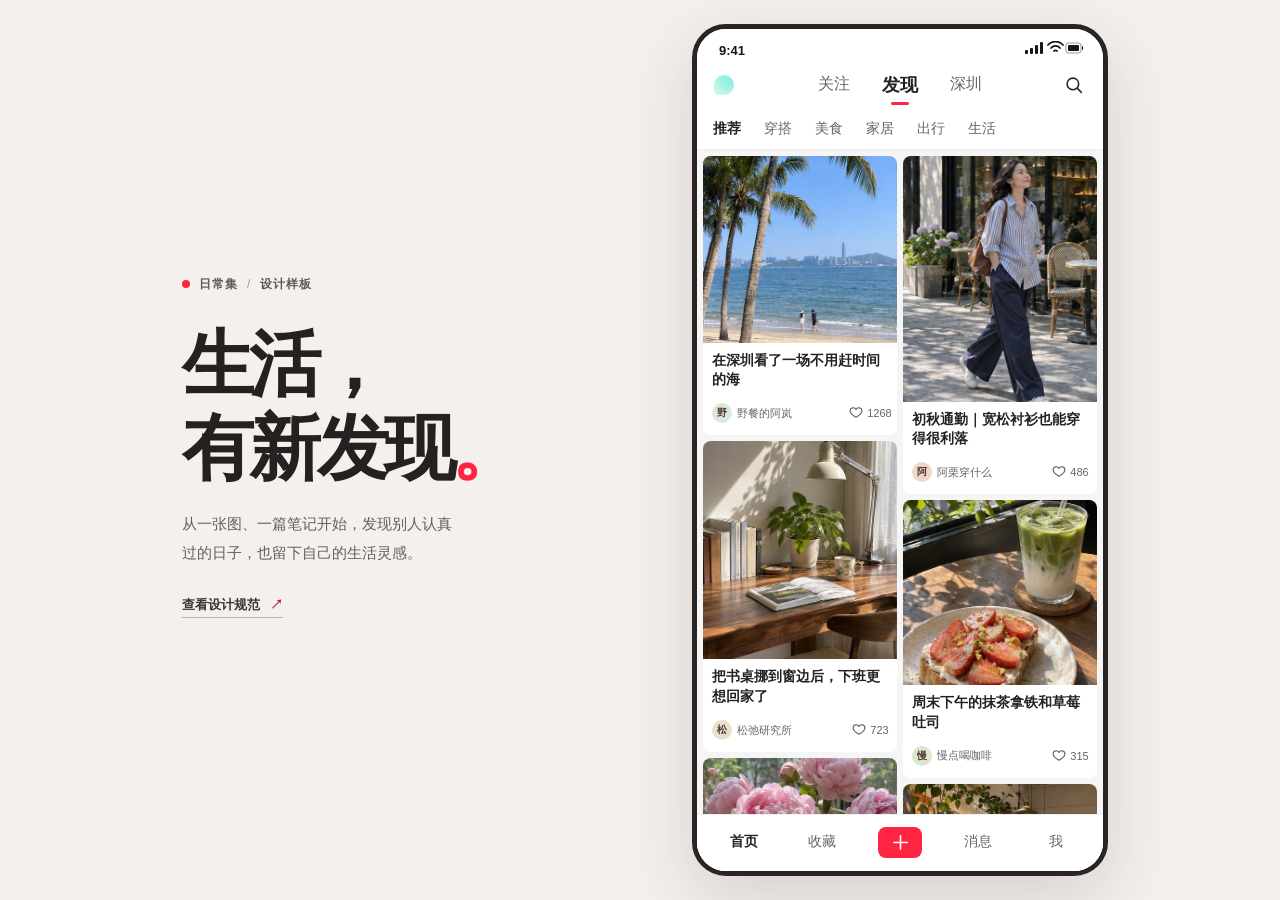
==== index.html @ 27259f46 "Initial commit: xhs mobile mock" ====
<!doctype html>
<html lang="zh-CN">
<head>
  <meta charset="utf-8">
  <meta name="viewport" content="width=device-width,initial-scale=1,viewport-fit=cover">
  <meta name="theme-color" content="#ffffff">
  <meta name="description" content="日常集：生活方式社区移动端设计样板">
  <title>日常集 · 发现</title>
  <link rel="stylesheet" href="style.css">
  <link rel="stylesheet" href="coat-reply.css">
  <script defer src="assets/note-images.js"></script>
  <script defer src="outfit-search.js"></script>
  <script defer src="coat-reply.js"></script>
  <script defer src="app.js"></script>
</head>
<body>
  <div class="stage">
    <aside class="intro" aria-label="设计样板说明">
      <div class="eyebrow"><span></span> 日常集 <b> / </b> 设计样板</div>
      <h1>生活，<br>有新发现<span>。</span></h1>
      <p>从一张图、一篇笔记开始，发现别人认真过的日子，也留下自己的生活灵感。</p>
      <a class="guide" href="design.md">查看设计规范 <span aria-hidden="true">↗</span></a>
    </aside>
    <main class="phone" aria-label="日常集移动端原型">
      <div class="app">
        <div class="status" aria-hidden="true">
          <span>9:41</span>
          <div><svg viewBox="0 0 58 14" width="58" height="14" fill="currentColor"><rect x="0" y="9" width="3" height="4" rx="1"/><rect x="5" y="7" width="3" height="6" rx="1"/><rect x="10" y="4" width="3" height="9" rx="1"/><rect x="15" y="1" width="3" height="12" rx="1"/><path d="M23 4a10 10 0 0 1 15 0m-12 3a6 6 0 0 1 9 0m-6 3a2 2 0 0 1 3 0" fill="none" stroke="currentColor" stroke-width="1.8" stroke-linecap="round"/><rect x="41" y="2" width="15" height="10" rx="2.5" fill="none" stroke="currentColor" opacity=".45"/><rect x="43" y="4" width="11" height="6" rx="1"/><rect x="57" y="5" width="1" height="4" rx=".5"/></svg></div>
        </div>
        <header class="top" id="top"></header>
        <div class="scroll" id="scroll" tabindex="-1">
          <section id="content" aria-label="笔记列表"></section>
        </div>
        <nav class="bottom" id="bottom" aria-label="底部导航"></nav>
        <div class="toast" role="status" id="toast" hidden></div>
      </div>
      <dialog class="full-sheet" id="sheet" aria-labelledby="sheetTitle">
        <div class="sheet-head">
          <button class="icon-btn" data-act="close" aria-label="返回" id="closeSheet"></button>
          <strong id="sheetTitle"></strong>
          <span></span>
        </div>
        <div id="sheetBody" class="sheet-body"></div>
        <div class="toast sheet-toast" id="sheetToast" role="status" hidden></div>
      </dialog>
      <dialog class="image-menu" id="imageMenu" aria-label="图片操作">
        <button class="image-menu-handle" id="closeImageMenu" type="button" aria-label="关闭图片操作" autofocus></button>
        <div class="image-menu-actions" id="imageMenuActions">
          <div class="image-menu-tiles">
            <a id="saveImage" data-icon="download" download>保存</a>
            <button type="button" data-image-action="dislike" data-icon="dislike">不喜欢</button>
            <button type="button" data-image-action="report" data-icon="warning">举报</button>
          </div>
          <button type="button" class="image-menu-row" id="watchLater" data-image-action="later" data-icon="bookmark"><span>稍后再看</span></button>
          <button type="button" class="image-menu-row" data-image-action="search" data-icon="scan">搜图中内容</button>
        </div>
        <section class="image-report" id="imageReport" aria-labelledby="imageReportTitle" hidden>
          <button class="icon-btn" type="button" id="backToImageActions" data-image-action="back" data-icon="back" aria-label="返回图片操作"></button>
          <h2 id="imageReportTitle">选择举报原因</h2>
          <p>仅在此浏览器记录</p>
          <button type="button" data-image-action="record-report">不适宜内容</button>
          <button type="button" data-image-action="record-report">广告或垃圾信息</button>
          <button type="button" data-image-action="record-report">其他</button>
        </section>
      </dialog>
      <dialog class="diandian" id="diandian" aria-labelledby="diandianTitle">
        <header class="diandian-head">
          <button class="icon-btn" type="button" data-chat="close" data-icon="close" aria-label="关闭点点" autofocus></button>
          <h1 id="diandianTitle"><span class="diandian-mark" aria-hidden="true"></span>点点</h1>
          <button class="icon-btn" type="button" data-chat="more" data-icon="more" aria-label="更多选项" aria-controls="chatOptions" aria-expanded="false"></button>
          <div class="chat-options" id="chatOptions" hidden>
            <button type="button" data-chat="reset">开启新对话</button>
          </div>
        </header>
        <div class="chat-log" id="chatLog" role="log" aria-label="对话消息"></div>
        <section class="chat-note-picker" id="chatNotePicker" aria-labelledby="chatNoteTitle" hidden>
          <div class="chat-note-head">
            <h2 id="chatNoteTitle">添加笔记</h2>
            <button class="icon-btn" type="button" data-chat="notes" data-icon="close" aria-label="关闭笔记列表"></button>
          </div>
          <div class="chat-note-list" id="chatNoteList"></div>
        </section>
        <footer class="chat-footer">
          <div class="outfit-entry" id="outfitEntry" hidden>
            <p>选一张你想搭配的单品图</p>
            <button type="button" data-chat="outfit-upload">上传图片</button>
            <button type="button" data-chat="outfit-sample">试用红色棒球帽</button>
          </div>
          <div class="outfit-suggestions" id="outfitSuggestions" aria-label="穿搭提问建议" hidden></div>
          <button class="chat-prompt" type="button" data-chat="prompt" aria-expanded="false" aria-controls="outfitEntry">穿搭灵感</button>
          <form class="chat-composer" id="chatComposer">
            <ul class="chat-attachments" id="chatAttachments" aria-label="待发送附件" hidden></ul>
            <div class="chat-input-row">
              <span class="chat-input-icon" data-icon="message" aria-hidden="true"></span>
              <input type="text" id="chatText" aria-label="消息" placeholder="发消息…" maxlength="2000" autocomplete="off" enterkeyhint="send">
              <input type="file" id="chatImages" accept="image/*" multiple hidden>
              <button class="icon-btn" type="button" data-chat="images" data-icon="camera" aria-label="上传图片"></button>
              <button class="icon-btn" type="button" data-chat="notes" data-icon="addCircle" aria-label="添加笔记" aria-controls="chatNotePicker" aria-expanded="false"></button>
              <button class="icon-btn chat-send" id="chatSend" type="submit" data-icon="send" aria-label="发送消息" hidden></button>
            </div>
          </form>
          <p class="chat-status" id="chatStatus" role="status">本地原型</p>
        </footer>
      </dialog>
      <dialog class="full-sheet" id="outfitDetail" aria-labelledby="outfitDetailTitle">
        <div class="sheet-head">
          <button class="icon-btn" id="closeOutfitDetail" type="button" aria-label="返回点点" autofocus></button>
          <strong id="outfitDetailTitle">笔记详情</strong>
          <span></span>
        </div>
        <div id="outfitDetailBody" class="sheet-body"></div>
        <div class="toast sheet-toast" id="outfitDetailToast" role="status" hidden></div>
      </dialog>
    </main>
  </div>
</body>
</html>
---- style.css ----
:root{
  --brand:#ff2442;--brand-ink:#b91736;--ink:#232326;--muted:#64646d;--line:#eeeeef;
  --canvas:#f5f5f6;--surface:#fff;--soft:#fff0f2;--gap:6px;--card-radius:8px;
  --font:-apple-system,BlinkMacSystemFont,"PingFang SC","Microsoft YaHei","Noto Sans CJK SC",sans-serif;
}
*{box-sizing:border-box}body{margin:0;font-family:var(--font);color:var(--ink);background:#f4f0ee}
button,input,textarea{font:inherit}button{border:0;background:none;color:inherit;cursor:pointer;padding:0}
button:focus-visible,a:focus-visible,input:focus-visible,textarea:focus-visible{outline:2px solid var(--brand-ink);outline-offset:2px}
button:active{opacity:.76}[hidden]{display:none!important}.icon{width:22px;height:22px;flex:none;display:block}
.stage{min-height:100dvh;max-width:1020px;margin:auto;padding:24px 42px;display:grid;grid-template-columns:1fr 416px;gap:80px;align-items:center;justify-content:center}
.intro{padding:18px 0 28px 10px}.eyebrow{display:flex;align-items:center;gap:9px;font-size:12px;font-weight:650;color:#605956;letter-spacing:.08em}
.eyebrow span{width:8px;height:8px;border-radius:50%;background:var(--brand)}.eyebrow b{font-weight:400;color:#a39a95}
.intro h1{font-size:clamp(43px,5.6vw,72px);font-weight:750;letter-spacing:-.065em;line-height:1.17;margin:30px 0 20px;color:#262120}
.intro h1 span{color:var(--brand)}.intro p{font-size:15px;line-height:1.9;max-width:270px;color:#685e5a;margin:0 0 28px}
.guide{font-size:13px;color:#3f3632;font-weight:650;text-decoration:none;border-bottom:1px solid #bdb2ac;padding:0 0 5px}
.guide span{margin-left:6px;color:var(--brand-ink)}
.phone{width:100%;max-width:416px;min-width:0;position:relative;background:white;border:5px solid #2a2525;border-radius:34px;overflow:hidden;box-shadow:0 22px 70px #3e242228}
.app{display:flex;flex-direction:column;height:min(850px,calc(100dvh - 58px));min-height:480px;position:relative;background:var(--surface);overflow:hidden}
.status{height:31px;display:flex;align-items:end;justify-content:space-between;padding:0 20px 2px 22px;font-size:13px;font-weight:700;flex:none;color:#171719}
.top{background:var(--surface);flex:none;border-bottom:1px solid var(--line);z-index:2}
.topline{height:49px;display:grid;grid-template-columns:46px 1fr 46px;align-items:center;padding:0 5px}
.icon-btn{display:grid;place-items:center;width:44px;height:44px;border-radius:8px}
.channels{display:flex;align-items:stretch;justify-content:center;gap:22px;height:100%;white-space:nowrap}
.channel{position:relative;color:var(--muted);font-size:16px;font-weight:500;min-width:44px}
.channel[aria-pressed="true"]{font-size:18px;font-weight:740;color:var(--ink)}
.channel[aria-pressed="true"]:after{content:"";position:absolute;bottom:4px;height:3px;border-radius:3px;width:18px;left:50%;translate:-50% 0;background:var(--brand)}
.categories{display:flex;align-items:stretch;height:40px;gap:19px;padding:0 14px;overflow:auto;scrollbar-width:none;white-space:nowrap}
.categories::-webkit-scrollbar{display:none}.category{font-size:14px;color:var(--muted);flex:none;padding:0 2px}
.category[aria-pressed="true"]{color:var(--ink);font-weight:740}
.view-title{font-size:17px;margin:0;text-align:center;font-weight:700}
.scroll{flex:1;min-height:0;overflow-y:auto;overscroll-behavior:contain;scrollbar-width:none;background:var(--canvas)}
.scroll::-webkit-scrollbar{display:none}
.feed{display:grid;grid-template-columns:minmax(0,1fr) minmax(0,1fr);gap:var(--gap);padding:var(--gap);align-items:start}
.feed-col{display:grid;gap:var(--gap);min-width:0}
.card{background:var(--surface);border-radius:var(--card-radius);overflow:hidden;min-width:0}
.card-open{display:block;width:100%;text-align:left}.card-open:focus-visible{outline-offset:-2px}
.photo{position:relative;overflow:hidden;background:#e5ded5;aspect-ratio:var(--ratio,.88)}
.photo:before{content:"";display:block;position:absolute;left:50%;top:50%;width:100%;height:auto;aspect-ratio:var(--tile-ratio,.66667);transform:translate(-50%,-50%);background-image:url("assets/covers.jpg");background-size:300% 200%;background-position:var(--x) var(--y);background-repeat:no-repeat}
.photo.tall:before{width:auto;height:100%}
.note-title{font-size:14px;line-height:1.42;font-weight:660;padding:8px 9px 1px;margin:0;display:-webkit-box;-webkit-box-orient:vertical;-webkit-line-clamp:2;overflow:hidden;overflow-wrap:anywhere}
.note-meta{display:flex;align-items:center;justify-content:space-between;gap:4px;padding:0 5px 0 9px;color:var(--muted);font-size:11px}
.author{display:flex;min-width:0;align-items:center;gap:5px}.author span:last-child{overflow:hidden;text-overflow:ellipsis;white-space:nowrap}
.avatar{display:grid;place-items:center;width:20px;height:20px;border-radius:50%;flex:none;background:var(--avatar,#f1ddd1);color:#513631;font-size:10px;font-weight:680}
.like{min-height:44px;min-width:44px;display:flex;align-items:center;justify-content:center;gap:3px;font-variant-numeric:tabular-nums}
.like .icon{width:16px;height:16px}.like[aria-pressed="true"]{color:var(--brand-ink)}.like[aria-pressed="true"] .icon{fill:var(--brand);stroke:var(--brand)}
.bottom{flex:none;display:grid;grid-template-columns:repeat(5,minmax(0,1fr));align-items:center;gap:2px;height:57px;padding:2px 9px 4px;background:var(--surface);border-top:1px solid var(--line);z-index:3}
.nav-btn{min-height:44px;font-size:14px;color:var(--muted);border-radius:8px}
.nav-btn[aria-current="page"]{font-weight:760;color:var(--ink)}
.publish{justify-self:center;width:44px;height:31px;display:grid;place-items:center;background:var(--brand);color:white;border-radius:8px;position:relative}
.publish:after{content:"";position:absolute;inset:-7px 0}.publish .icon{width:23px;height:23px}
.toast{position:absolute;z-index:4;bottom:67px;left:50%;transform:translateX(-50%);background:#2c2828;color:#fff;border-radius:8px;padding:8px 13px;font-size:13px;white-space:nowrap;pointer-events:none}
.result-row{display:flex;align-items:center;justify-content:space-between;gap:8px;padding:6px 12px 6px 15px;background:white;font-size:13px;color:var(--muted);overflow-wrap:anywhere}
.result-row button{flex:none;min-height:44px;color:var(--brand-ink)}
.empty{background:white;min-height:100%;display:grid;justify-items:center;align-content:start;text-align:center;padding:70px 24px 38px;color:var(--muted)}
.empty>.icon{height:31px;width:31px;color:#9b989b}.empty h2{color:var(--ink);font-size:17px;margin:14px 0 5px}
.empty p{font-size:13px;line-height:1.65;margin:0 0 12px}.empty button{color:var(--brand-ink);font-weight:650;min-height:44px}
.profile{padding:25px 18px;background:white}.profile .avatar{width:48px;height:48px;font-size:19px;background:#ffe2e6}
.profile h2{font-size:20px;margin:10px 0 2px}.profile p{color:var(--muted);font-size:13px;margin:0 0 18px}
.profile button{display:block;width:100%;text-align:left;min-height:48px;border-top:1px solid var(--line);font-size:14px}
.full-sheet,.diandian,.image-menu{position:fixed;inset:auto;left:var(--left);top:var(--top);width:var(--width);height:var(--height);max-width:none;max-height:none;margin:0;border:0;padding:0;border-radius:26px;background:white;color:var(--ink);overflow:hidden}
.full-sheet[open],.diandian[open]{display:flex;flex-direction:column}
.full-sheet::backdrop,.diandian::backdrop{background:#33252432}
.sheet-head{height:52px;flex:none;display:grid;grid-template-columns:52px 1fr 52px;align-items:center;border-bottom:1px solid var(--line);text-align:center;padding:0 4px}
.sheet-head strong{font-size:16px}.sheet-body{overflow:auto;overscroll-behavior:contain;flex:1;min-height:0}
.detail-author{display:flex;align-items:center;gap:8px;padding:4px 14px;min-height:53px;font-size:14px;font-weight:650}
.detail-author .avatar{width:28px;height:28px}.follow{margin-left:auto;border:1px solid #ee6073;color:var(--brand-ink);border-radius:20px;padding:5px 13px;font-size:12px;min-height:34px}
.detail-photo{display:block;width:100%;aspect-ratio:1.05;overflow:hidden;background:#e5ded5}
.detail-photo img{display:block;width:100%;height:100%;object-fit:cover}
.detail-photo:focus-visible{outline-offset:-3px}
.detail-photo-original{aspect-ratio:auto}
.detail-photo-original img{height:auto}
.note-cover{display:block;width:100%;object-fit:cover;--ratio:.78}
.detail-copy{padding:14px 15px 10px}.detail-copy h2{font-size:19px;line-height:1.45;margin:0 0 7px}.detail-copy p{font-size:14px;line-height:1.75;margin:0 0 7px}.hashtag{color:#28548a}
.note-body{white-space:pre-wrap;overflow-wrap:anywhere}
.toast.sheet-toast{bottom:18px}
.saved-tabs{display:flex;gap:16px;padding:0 14px;background:var(--surface);border-bottom:1px solid var(--line)}
.saved-tabs button{min-height:44px;padding:0 4px;color:var(--muted);font-size:14px}
.saved-tabs button[aria-pressed="true"]{color:var(--ink);font-weight:700}
.detail-actions{display:flex;gap:8px;justify-content:flex-end;padding:2px 15px 14px}.detail-actions button{display:flex;align-items:center;gap:6px;min-height:44px;padding:0 9px;font-size:14px}.detail-actions [aria-pressed="true"]{color:var(--brand-ink)}.detail-actions [aria-pressed="true"] .icon{fill:var(--soft)}
.form{padding:16px;display:grid;gap:13px}.form label{display:grid;gap:6px;font-size:13px;font-weight:640}.form input,.form textarea{border:1px solid var(--line);border-radius:10px;background:#f7f7f8;color:var(--ink);padding:11px 12px;min-height:44px;width:100%}.form textarea{min-height:150px;resize:vertical}
.search-box{display:grid;grid-template-columns:1fr auto;align-items:end;gap:9px}.cta{min-height:44px;padding:0 15px;border-radius:8px;background:var(--brand-ink);color:white;font-size:14px;font-weight:650}.form p{margin:0;color:var(--muted);font-size:13px;line-height:1.6}
.suggestions{display:flex;flex-wrap:wrap;gap:7px}.suggestions button{background:#f5f5f6;border-radius:20px;padding:7px 12px;min-height:36px;font-size:13px}

.image-menu{
  --menu-height:min(var(--height),max(calc(var(--height) / 3),calc(228px + env(safe-area-inset-bottom))));
  top:calc(var(--top) + var(--height) - var(--menu-height));
  height:var(--menu-height);
  padding:0 16px calc(12px + env(safe-area-inset-bottom));
  overflow-y:auto;
  overscroll-behavior:contain;
  border-radius:18px 18px 26px 26px;
  background:#f2f2f2;
  color:#303030;
}
.image-menu[open]{display:flex;flex-direction:column}
.image-menu::backdrop{background:#0003}
.image-menu-handle{display:grid;place-items:center;align-self:center;flex:none;width:64px;height:28px;border-radius:8px}
.image-menu-handle::before{content:"";width:32px;height:4px;border-radius:4px;background:#c7c7c7}
.image-menu-actions{flex:1;display:grid;grid-template-rows:minmax(76px,1.5fr) repeat(2,minmax(48px,1fr));gap:8px}
.image-menu-tiles{display:grid;grid-template-columns:repeat(3,minmax(0,1fr));gap:8px}
.image-menu-tiles > *, .image-menu-row{
  display:flex;
  align-items:center;
  border-radius:10px;
  background:var(--surface);
  color:inherit;
  text-decoration:none;
}
.image-menu-tiles > *{justify-content:center;flex-direction:column;gap:7px;font-size:14px;font-weight:550}
.image-menu-tiles .icon,.image-menu-row .icon{width:22px;height:22px}
.image-menu-row{gap:13px;padding:0 16px;text-align:left;font-size:16px}
.image-menu :is(button,a):focus-visible{outline-color:currentColor;outline-offset:-2px}
.image-report{display:grid;grid-template-columns:44px 1fr;align-items:center;gap:5px}
.image-report h2{margin:0;font-size:16px}
.image-report p{grid-column:1 / -1;margin:0 0 3px;padding:0 5px;color:var(--muted);font-size:12px}
.image-report [data-image-action="record-report"]{grid-column:1 / -1;min-height:44px;padding:0 14px;border-radius:10px;background:var(--surface);text-align:left;font-size:14px}

.diandian-mark{
  display:block;flex:none;width:20px;height:20px;border-radius:54% 54% 54% 24%;
  background:radial-gradient(ellipse at 73% 25%,#8cf2df,transparent 75%),linear-gradient(35deg,#d7f9ee,#99ebdd);
}
.diandian{background:#f2f2f2;color:#252525}
.diandian-head{
  display:grid;grid-template-columns:44px minmax(0,1fr) 44px;align-items:center;
  flex:none;padding:0 5px;margin-top:32px;min-height:48px;position:relative;z-index:1;
}
.diandian-head h1{display:flex;align-items:center;justify-content:center;gap:8px;margin:0;font-size:16px;font-weight:650}
.diandian-head [data-chat="close"]:focus-visible{outline-color:currentColor}
.diandian-head .icon{width:24px;height:24px}
.chat-options{
  position:absolute;top:100%;right:12px;padding:3px 6px;
  border-radius:12px;background:var(--surface);box-shadow:0 4px 20px #0002;
}
.chat-options button{padding:0 12px;min-height:44px;font-size:14px}
.chat-log{
  display:flex;flex:1;flex-direction:column;align-items:flex-end;gap:12px;
  min-height:0;overflow-y:auto;overscroll-behavior:contain;padding:12px;position:relative;
}
.chat-message{
  display:grid;gap:8px;flex:none;max-width:85%;padding:10px;
  border-radius:16px 16px 4px 16px;background:#fff;
}
.chat-message p{margin:0;font-size:15px;line-height:1.5;overflow-wrap:anywhere}
.chat-message img{display:block;max-width:100%;max-height:220px;border-radius:8px;object-fit:contain}
.chat-note-picker{flex:none;display:flex;flex-direction:column;max-height:40%;margin:0 12px 8px;background:#fff;border-radius:16px;overflow:hidden}
.chat-note-head{display:flex;align-items:center;justify-content:space-between;padding:0 4px 0 14px;border-bottom:1px solid var(--line)}
.chat-note-head h2{font-size:14px;margin:0}
.chat-note-head .icon{width:18px;height:18px}
.chat-note-list{overflow-y:auto;overscroll-behavior:contain;padding:0 10px 4px}
.chat-note{display:flex;align-items:center;gap:8px;min-width:0;text-align:left;font-size:13px}
.chat-note-list .chat-note{width:100%;padding:6px 2px;min-height:48px}
.chat-note-list .chat-note + .chat-note{border-top:1px solid var(--line)}
.chat-note-list .chat-note:disabled{opacity:.45;cursor:default}
.chat-note .photo{flex:none;width:36px;height:36px;border-radius:6px}
.chat-note span{display:grid;gap:3px;min-width:0}
.chat-note strong{font-weight:650;overflow:hidden;text-overflow:ellipsis;white-space:nowrap}
.chat-note small{font-size:11px;color:var(--muted);overflow:hidden;text-overflow:ellipsis;white-space:nowrap}
.chat-footer{
  --diandian-ink:#08484b;
  --diandian-gradient:linear-gradient(65deg,#d7f9ee,#99ebdd);
  flex:none;padding:0 12px max(16px,env(safe-area-inset-bottom));color:#272727;
}
.chat-prompt{
  display:block;min-height:32px;margin:0 0 9px 4px;padding:0 12px;border-radius:999px;
  background:var(--diandian-gradient);color:var(--diandian-ink);font-size:13px;font-weight:550;
}
.chat-prompt:focus-visible,.outfit-entry button:focus-visible{outline-color:currentColor}
.chat-composer{background:#fff;border-radius:17px;box-shadow:0 2px 32px #00000010}
.chat-input-row{display:flex;align-items:center;gap:2px;min-height:48px;padding:0 4px 0 13px}
.chat-input-icon{color:#333;margin-right:5px}
.chat-input-icon .icon{width:22px;height:22px}
#chatText{flex:1;min-width:0;min-height:44px;padding:0 3px;border:0;border-radius:7px;background:transparent;color:inherit;font-size:16px}
#chatText:focus{outline:none}
#chatText::placeholder{color:#767676}
.chat-input-row .icon-btn{flex:none;width:40px}
.chat-input-row .icon{width:24px;height:24px}
.chat-input-row .chat-send{width:30px;height:30px;margin-right:5px;border-radius:50%;background:var(--brand-ink);color:white}
.chat-send .icon{width:21px;height:21px}
.chat-status{margin:11px 0 0;text-align:center;color:#767676;font-size:10px;line-height:15px}
.chat-attachments{display:flex;gap:8px;overflow:auto;list-style:none;margin:0;padding:8px 8px 0}
.chat-attachments li{
  display:flex;align-items:center;gap:5px;flex:none;max-width:190px;min-height:44px;
  padding:3px 4px 3px 6px;background:#f3f3f3;border-radius:8px;
}
.chat-attachments img{width:40px;height:38px;border-radius:4px;object-fit:cover}
.chat-attachments .icon-btn{flex:none;width:28px;height:36px}
.chat-attachments .icon{width:15px;height:15px}

.outfit-entry,.outfit-suggestions{margin:0 0 8px 4px}
.outfit-entry{
  display:flex;flex-wrap:wrap;gap:6px;padding:11px 12px;max-width:max-content;
  border:1px solid #e7e3e3;border-radius:14px;background:#fff;
}
.outfit-entry p{flex-basis:100%;margin:0 0 3px;font-size:13px;font-weight:650}
.outfit-entry button,.outfit-followup button{
  min-height:35px;padding:0 10px;border:1px solid transparent;border-radius:999px;font-size:12px;
}
.outfit-entry button{background:#f0fcf8;border-color:#68948c;color:var(--diandian-ink)}
.outfit-entry [data-chat="outfit-upload"]{background:var(--diandian-gradient);border-color:transparent;font-weight:650}
.outfit-followup button{background:#fff5f6;border-color:#eed7dc;color:var(--brand-ink)}
.outfit-suggestions{display:grid;justify-items:start;gap:5px}
.outfit-suggestions button{
  display:flex;align-items:center;gap:8px;min-height:34px;max-width:100%;padding:4px 10px;
  border:1px solid #e8e4e4;border-radius:12px;background:#fff;font-size:12px;text-align:left;
}
.outfit-suggestions span,.outfit-card-label span{color:var(--brand-ink)}
.outfit-cap-thumb{position:relative;display:block;flex:none;width:48px;height:40px;border-radius:6px;overflow:hidden;background:#fff}
.outfit-cap-thumb img,.chat-attachments .outfit-cap-thumb img{
  position:absolute;left:-200%;top:-27%;width:325%;height:auto;max-width:none;max-height:none;
}
.outfit-query>img{width:72px;height:64px;object-fit:cover}
.image-outfit-query>img{width:80px;height:120px;object-fit:contain}
.chat-send:disabled{opacity:.5;cursor:wait}
.outfit-answer{width:100%;min-width:0;flex:none;align-self:flex-start;outline:none}
.outfit-byline{display:flex;align-items:center;gap:7px;margin:2px 0 7px 2px;font-size:12px;font-weight:650}
.outfit-byline .diandian-mark{width:17px;height:17px}
.outfit-result{
  padding:14px 13px 12px;border:1px solid #eae6e5;border-radius:4px 17px 17px 17px;background:#fff;
}
.outfit-result h2{margin:0 0 6px;font-size:18px;line-height:1.32;letter-spacing:-.02em}
.outfit-result p{margin:0;color:#595557;font-size:13px;line-height:1.55}
.outfit-tags{display:flex;flex-wrap:wrap;gap:5px;padding:0;margin:9px 0 0;list-style:none}
.outfit-tags li{padding:4px 7px;border-radius:5px;background:#f5f2f1;color:#5e5659;font-size:10px}
.outfit-group{margin-top:16px;padding-top:12px;border-top:1px solid #f0eded}
.outfit-group h3{margin:0 0 8px;font-size:15px;line-height:1.4}
.outfit-cards{display:grid;align-items:start;gap:6px}
.outfit-card{
  display:block;position:relative;min-width:0;width:100%;padding:4px;
  border:1px solid #e7e1e0;border-radius:12px;background:#fff;
  text-align:left;box-shadow:0 2px 6px #3020250d;
}
.outfit-card:focus-visible{z-index:3}
.outfit-card-photo{display:block;position:relative;overflow:hidden;aspect-ratio:2 / 1;border-radius:8px;background:#e9e4e1}
.outfit-card-photo img{display:block;width:100%;height:100%;object-fit:cover}
.outfit-card.street-denim img{object-position:50% 14%}
.outfit-card.street-white img{object-position:50% 45%}
.outfit-card.american-retro img{object-position:50% 35%}
.outfit-card-label{display:flex;justify-content:space-between;gap:4px;padding:6px 4px 3px;font-size:12px;font-weight:650;line-height:1.35}
.outfit-cards-overlap{grid-template-columns:repeat(24,minmax(0,1fr));gap:0;padding:2px 6px 0}
.outfit-cards-overlap .outfit-card:first-child{grid-area:1 / 1 / 2 / 14;transform:rotate(-2deg)}
.outfit-cards-overlap .outfit-card:nth-child(2){grid-area:1 / 12 / 2 / 25;margin-top:13px;transform:rotate(2deg);z-index:1}
.outfit-cards-overlap .outfit-card:focus-visible{z-index:3}
.outfit-cards-overlap .outfit-card-photo{aspect-ratio:1 / 1.18}
.outfit-cards-overlap .street-denim img{position:absolute;left:0;top:0;width:200%;height:auto;max-width:none}
.outfit-cards-overlap .outfit-card:first-child .outfit-card-label{padding-right:14px}
.outfit-cards-overlap .outfit-card-label{font-size:11px}
.outfit-result .outfit-source,.outfit-source{margin:10px 0 0;color:#726a6d;font-size:10px;line-height:1.45}
.outfit-followup{margin-top:12px;padding-top:10px;border-top:1px solid #f0eded}
.outfit-followup p{margin-bottom:7px;font-weight:600;color:var(--ink)}
.outfit-followup button{margin-right:5px}

@media(max-width:800px){.stage{display:flex;padding:16px;min-height:100dvh}.intro{display:none}.app{height:min(850px,calc(100dvh - 42px))}}
@media(max-width:480px){.stage{padding:0;display:block}.phone{max-width:none;border:0;border-radius:0;box-shadow:none}.app{height:100dvh;min-height:0;padding-top:env(safe-area-inset-top)}.status{display:none}.bottom{height:calc(53px + env(safe-area-inset-bottom));padding-bottom:calc(4px + env(safe-area-inset-bottom))}.full-sheet,.diandian{border-radius:0}.image-menu{border-radius:18px 18px 0 0}.diandian-head{margin-top:calc(16px + env(safe-area-inset-top))}.toast{bottom:calc(63px + env(safe-area-inset-bottom))}}
@media(max-width:350px){.channels{gap:12px}.categories{gap:15px;padding-inline:10px}.note-meta{padding-left:6px}.note-title{padding-inline:7px}}
@media(max-height:500px){.diandian-head{margin-top:2px;min-height:44px}.chat-footer{padding-bottom:max(5px,env(safe-area-inset-bottom))}.chat-status{margin-top:4px}}
---- coat-reply.css ----
.coat-result{padding:15px 13px 13px}
.coat-heading{display:flex;align-items:center;justify-content:space-between;gap:8px;margin-bottom:8px}
.coat-heading h2{margin:0}
.coat-context{padding:4px 8px;border-radius:999px;background:#e7f8f2;color:#08484b;font-size:11px;font-weight:650}
.coat-result p{line-height:1.6}
.coat-result .coat-lead{margin-bottom:5px;color:var(--ink);font-size:14px;font-weight:650}
.coat-section{margin-top:13px;padding-top:12px;border-top:1px solid var(--line)}
.coat-section h3{margin:0 0 8px;font-size:15px;line-height:1.4}
.coat-gallery{display:grid;grid-template-columns:repeat(24,minmax(0,1fr));align-items:start;padding:3px 4px 4px;isolation:isolate}
.coat-look{
  grid-row:1;position:relative;min-width:0;padding:3px 3px 0;text-align:left;
  border:1px solid #e9e1dc;border-radius:10px;background:#fff;box-shadow:0 3px 8px #30202519;
}
.coat-look:nth-child(1){grid-column:1/10;margin-top:4px;transform:rotate(-3deg)}
.coat-look:nth-child(2){grid-column:9/18;z-index:1}
.coat-look:nth-child(3){grid-column:17/25;margin-top:5px;transform:rotate(3deg);z-index:2}
.coat-look:focus-visible{z-index:3;outline-color:#08484b}
.coat-look img{display:block;width:100%;height:clamp(108px,34vw,144px);border-radius:7px;object-fit:cover;background:#ede7df}
.coat-look:nth-child(1) img{object-position:50% 78%}
.coat-look span{display:block;padding:5px 3px 6px;font-size:11px;font-weight:650;line-height:1.35}
.coat-look:not(:last-child) span{padding-right:12px}
.coat-result .coat-source{margin:4px 0 8px;color:var(--muted);font-size:10px}
.coat-comments{padding:8px 10px;background:#f6f7f6;border-radius:10px}
.coat-comments h4{display:flex;align-items:center;gap:5px;margin:0 0 5px;font-size:12px}
.coat-comments h4 .icon{width:15px;height:15px;color:#46605a}
.coat-comments h4 span{color:var(--muted);font-size:10px;font-weight:500}
.coat-comments ul{display:grid;gap:5px;margin:0;padding:0;list-style:none}
.coat-comments li{display:grid;grid-template-columns:auto minmax(0,1fr);gap:6px;font-size:12px;line-height:1.45;color:#4e5452}
.coat-comments li strong{color:#08484b;font-weight:650}
.coat-product{
  display:grid;grid-template-columns:68px minmax(0,1fr);align-items:center;gap:10px;padding:7px;
  border:1px solid #ebe5e1;border-radius:11px;background:#fcfaf8;color:inherit;text-decoration:none;
}
.coat-product img{display:block;width:100%;height:86px;object-fit:cover;object-position:50% 90%;border-radius:7px;background:#eae0d2}
.coat-product-copy{display:grid;justify-items:start;gap:3px;min-width:0;line-height:1.35}
.coat-product-copy small,.coat-product-copy>span{color:var(--muted);font-size:11px}
.coat-product-copy strong{font-size:14px}
.coat-product-copy b{color:var(--brand-ink);font-size:12px}
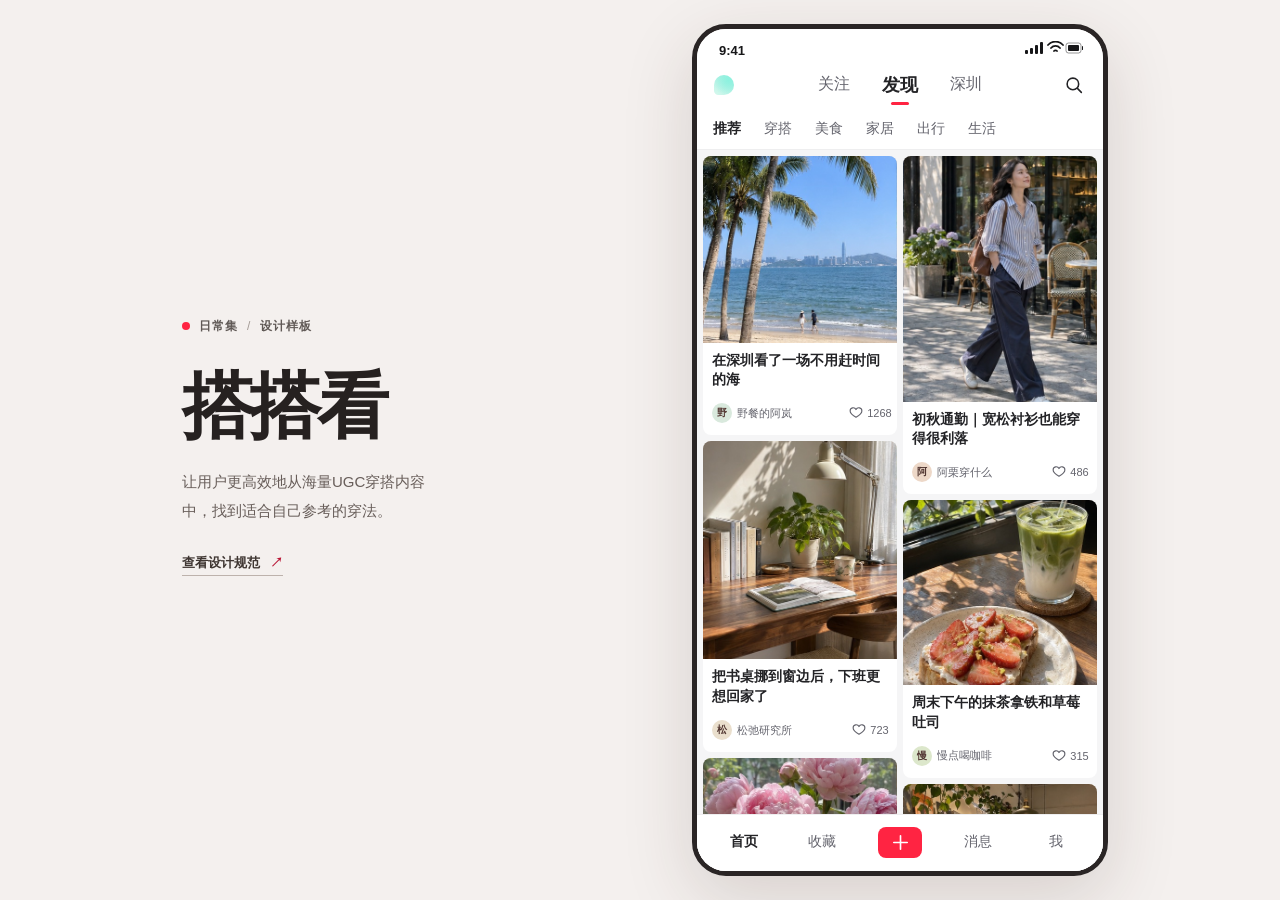
==== commit 57eb5fd3: "电脑端首页文案改为搭搭看" ====
--- a/index.html
+++ b/index.html
@@ -8,6 +8,7 @@
   <title>日常集 · 发现</title>
   <link rel="stylesheet" href="style.css">
   <link rel="stylesheet" href="coat-reply.css">
+  <link rel="stylesheet" href="wear.css">
   <script defer src="assets/note-images.js"></script>
   <script defer src="outfit-search.js"></script>
   <script defer src="coat-reply.js"></script>
@@ -17,8 +18,8 @@
   <div class="stage">
     <aside class="intro" aria-label="设计样板说明">
       <div class="eyebrow"><span></span> 日常集 <b> / </b> 设计样板</div>
-      <h1>生活，<br>有新发现<span>。</span></h1>
-      <p>从一张图、一篇笔记开始，发现别人认真过的日子，也留下自己的生活灵感。</p>
+      <h1>搭搭看</h1>
+      <p>让用户更高效地从海量UGC穿搭内容中，找到适合自己参考的穿法。</p>
       <a class="guide" href="design.md">查看设计规范 <span aria-hidden="true">↗</span></a>
     </aside>
     <main class="phone" aria-label="日常集移动端原型">
@@ -63,14 +64,20 @@
           <button type="button" data-image-action="record-report">其他</button>
         </section>
       </dialog>
+      <dialog class="identify-sheet" id="identifySheet" aria-labelledby="identifyTitle">
+        <button class="identify-handle" id="closeIdentify" type="button" aria-label="关闭识图结果" autofocus></button>
+        <header class="identify-head">
+          <span class="diandian-mark" aria-hidden="true"></span>
+          <strong id="identifyTitle">点点识图</strong>
+          <span class="identify-note" id="identifySource" hidden></span>
+        </header>
+        <div class="identify-body" id="identifyBody"></div>
+      </dialog>
       <dialog class="diandian" id="diandian" aria-labelledby="diandianTitle">
         <header class="diandian-head">
           <button class="icon-btn" type="button" data-chat="close" data-icon="close" aria-label="关闭点点" autofocus></button>
           <h1 id="diandianTitle"><span class="diandian-mark" aria-hidden="true"></span>点点</h1>
-          <button class="icon-btn" type="button" data-chat="more" data-icon="more" aria-label="更多选项" aria-controls="chatOptions" aria-expanded="false"></button>
-          <div class="chat-options" id="chatOptions" hidden>
-            <button type="button" data-chat="reset">开启新对话</button>
-          </div>
+          <button class="icon-btn" type="button" data-chat="more" data-icon="more" aria-label="点点穿搭" aria-haspopup="dialog" aria-controls="wearSheet"></button>
         </header>
         <div class="chat-log" id="chatLog" role="log" aria-label="对话消息"></div>
         <section class="chat-note-picker" id="chatNotePicker" aria-labelledby="chatNoteTitle" hidden>
@@ -85,6 +92,7 @@
             <p>选一张你想搭配的单品图</p>
             <button type="button" data-chat="outfit-upload">上传图片</button>
             <button type="button" data-chat="outfit-sample">试用红色棒球帽</button>
+            <button type="button" data-chat="coat-question">155大衣穿搭</button>
           </div>
           <div class="outfit-suggestions" id="outfitSuggestions" aria-label="穿搭提问建议" hidden></div>
           <button class="chat-prompt" type="button" data-chat="prompt" aria-expanded="false" aria-controls="outfitEntry">穿搭灵感</button>
@@ -102,6 +110,14 @@
           <p class="chat-status" id="chatStatus" role="status">本地原型</p>
         </footer>
       </dialog>
+      <dialog class="wear-sheet" id="wearSheet" aria-labelledby="wearTitle">
+        <header class="wear-head">
+          <button class="icon-btn" type="button" data-wear="close" data-icon="back" aria-label="返回点点"></button>
+          <h1 id="wearTitle"><span class="diandian-mark" aria-hidden="true"></span>点点穿搭</h1>
+          <span class="wear-head-slot" aria-hidden="true"></span>
+        </header>
+        <div class="wear-body" id="wearBody" tabindex="-1"></div>
+      </dialog>
       <dialog class="full-sheet" id="outfitDetail" aria-labelledby="outfitDetailTitle">
         <div class="sheet-head">
           <button class="icon-btn" id="closeOutfitDetail" type="button" aria-label="返回点点" autofocus></button>
--- a/style.css
+++ b/style.css
@@ -5,7 +5,7 @@
 }
 *{box-sizing:border-box}body{margin:0;font-family:var(--font);color:var(--ink);background:#f4f0ee}
 button,input,textarea{font:inherit}button{border:0;background:none;color:inherit;cursor:pointer;padding:0}
-button:focus-visible,a:focus-visible,input:focus-visible,textarea:focus-visible{outline:2px solid var(--brand-ink);outline-offset:2px}
+html{-webkit-tap-highlight-color:transparent}body{-webkit-tap-highlight-color:transparent}
 button:active{opacity:.76}[hidden]{display:none!important}.icon{width:22px;height:22px;flex:none;display:block}
 .stage{min-height:100dvh;max-width:1020px;margin:auto;padding:24px 42px;display:grid;grid-template-columns:1fr 416px;gap:80px;align-items:center;justify-content:center}
 .intro{padding:18px 0 28px 10px}.eyebrow{display:flex;align-items:center;gap:9px;font-size:12px;font-weight:650;color:#605956;letter-spacing:.08em}
@@ -252,4 +252,56 @@
 @media(max-width:800px){.stage{display:flex;padding:16px;min-height:100dvh}.intro{display:none}.app{height:min(850px,calc(100dvh - 42px))}}
 @media(max-width:480px){.stage{padding:0;display:block}.phone{max-width:none;border:0;border-radius:0;box-shadow:none}.app{height:100dvh;min-height:0;padding-top:env(safe-area-inset-top)}.status{display:none}.bottom{height:calc(53px + env(safe-area-inset-bottom));padding-bottom:calc(4px + env(safe-area-inset-bottom))}.full-sheet,.diandian{border-radius:0}.image-menu{border-radius:18px 18px 0 0}.diandian-head{margin-top:calc(16px + env(safe-area-inset-top))}.toast{bottom:calc(63px + env(safe-area-inset-bottom))}}
 @media(max-width:350px){.channels{gap:12px}.categories{gap:15px;padding-inline:10px}.note-meta{padding-left:6px}.note-title{padding-inline:7px}}
+
+.identify-sheet{
+  --sheet-h:min(calc(var(--height)*0.72),560px);
+  position:fixed;inset:auto;left:var(--left);
+  top:calc(var(--top) + var(--height) - var(--sheet-h));
+  width:var(--width);height:var(--sheet-h);
+  margin:0;border:0;padding:0;border-radius:18px 18px 26px 26px;
+  background:#f2f2f2;color:#252525;overflow:hidden;
+}
+.identify-sheet[open]{display:flex;flex-direction:column}
+.identify-sheet::backdrop{background:#0003}
+.identify-handle{display:grid;place-items:center;align-self:center;flex:none;width:64px;height:26px;border-radius:8px}
+.identify-handle::before{content:"";width:32px;height:4px;border-radius:4px;background:#c7c7c7}
+.identify-head{display:flex;align-items:center;gap:8px;flex:none;padding:2px 16px 10px}
+.identify-head strong{font-size:16px}
+.identify-note{margin-left:auto;max-width:58%;overflow:hidden;text-overflow:ellipsis;white-space:nowrap;color:#8f8f8f;font-size:11px}
+.identify-body{flex:1;min-height:0;overflow:auto;overscroll-behavior:contain;padding:0 14px calc(14px + env(safe-area-inset-bottom))}
+.identify-query{display:flex;justify-content:flex-end;align-items:center;gap:8px;margin:2px 0 10px}
+.identify-query img{width:62px;height:82px;object-fit:cover;border-radius:10px 10px 3px 10px;border:1px solid #00000010}
+.identify-query span{color:#6d6d6d;font-size:12px}
+.identify-card{border-radius:14px;background:#fff;padding:13px 13px 14px;box-shadow:0 3px 10px #30202514}
+.identify-kicker{margin:0 0 4px;color:#08484b;font-size:11px;font-weight:650}
+.identify-card h3{margin:0 0 6px;font-size:16px;line-height:1.4}
+.identify-summary{margin:0 0 12px;color:#6d6d6d;font-size:12px;line-height:1.65}
+.identify-items{display:grid;gap:6px;margin:0 0 13px;padding:0;list-style:none}
+.identify-items li{display:flex;align-items:center;gap:9px;background:#f7f7f8;border-radius:10px;padding:7px 10px}
+.identify-swatch{flex:none;width:30px;height:30px;border-radius:7px;border:1px solid #00000014;object-fit:cover;background:#f0ede8}
+.identify-items strong{display:block;font-size:12.5px}
+.identify-items small{display:block;color:#8f8f8f;font-size:11px}
+.identify-actions{display:flex;gap:8px}
+.identify-actions button{flex:1;min-height:42px;border-radius:999px;font-size:13.5px;font-weight:650}
+.identify-primary{background:#99ebdd;color:#08484b}
+.identify-secondary{border:1px solid #99ebdd;background:#fff;color:#08484b}
+.identify-source{margin:10px 2px 0;color:#9a9a9a;font-size:10.5px;text-align:center}
+.search-bar{display:flex;align-items:center;gap:10px;padding:10px 0 4px}
+.search-bar-box{flex:1;display:flex;align-items:center;gap:8px;background:#fff;border:1px solid var(--line);border-radius:999px;padding:9px 13px;font-size:13.5px;font-weight:650}
+.search-bar-box .icon{width:16px;height:16px;color:#8f8f8f}
+.search-bar-hint{color:var(--brand-ink);font-size:13.5px;font-weight:650}
+.search-tabs{display:flex;gap:16px;padding:4px 0;border-bottom:1px solid var(--line)}
+.search-tabs button{min-height:40px;color:#8f8f8f;font-size:14px}
+.search-tabs button[aria-pressed="true"]{color:var(--ink);font-weight:700}
+.search-result-row{padding:8px 2px;color:var(--muted);font-size:12px}
+.identify-products{display:grid;gap:9px;padding:12px 14px 0}
+.identify-product{display:grid;grid-template-columns:72px minmax(0,1fr);align-items:center;gap:11px;padding:8px;border:1px solid #ebe5e1;border-radius:12px;background:#fff;color:inherit;text-decoration:none}
+.identify-product-photo{display:block;width:72px;height:88px;border-radius:8px;border:1px solid #00000012;object-fit:cover;background:#f0ede8}
+.identify-product-copy{display:grid;gap:3px;min-width:0}
+.identify-product-shop{justify-self:start;background:#e7f8f2;color:#08484b;border-radius:999px;padding:2px 8px;font-size:10.5px;font-weight:650}
+.identify-product-copy strong{font-size:13.5px;line-height:1.4}
+.identify-product-copy small{color:#8f8f8f;font-size:11px}
+.identify-product-copy b{color:#a32d2d;font-size:15px}
+.identify-product-go{grid-column:1 / -1;justify-self:end;min-height:34px;padding:0 14px;border-radius:999px;background:#f7f7f8;color:#08484b;font-size:12px;font-weight:650;display:flex;align-items:center;gap:3px}
+@media(max-width:480px){.identify-sheet{border-radius:18px 18px 0 0}}
 @media(max-height:500px){.diandian-head{margin-top:2px;min-height:44px}.chat-footer{padding-bottom:max(5px,env(safe-area-inset-bottom))}.chat-status{margin-top:4px}}
